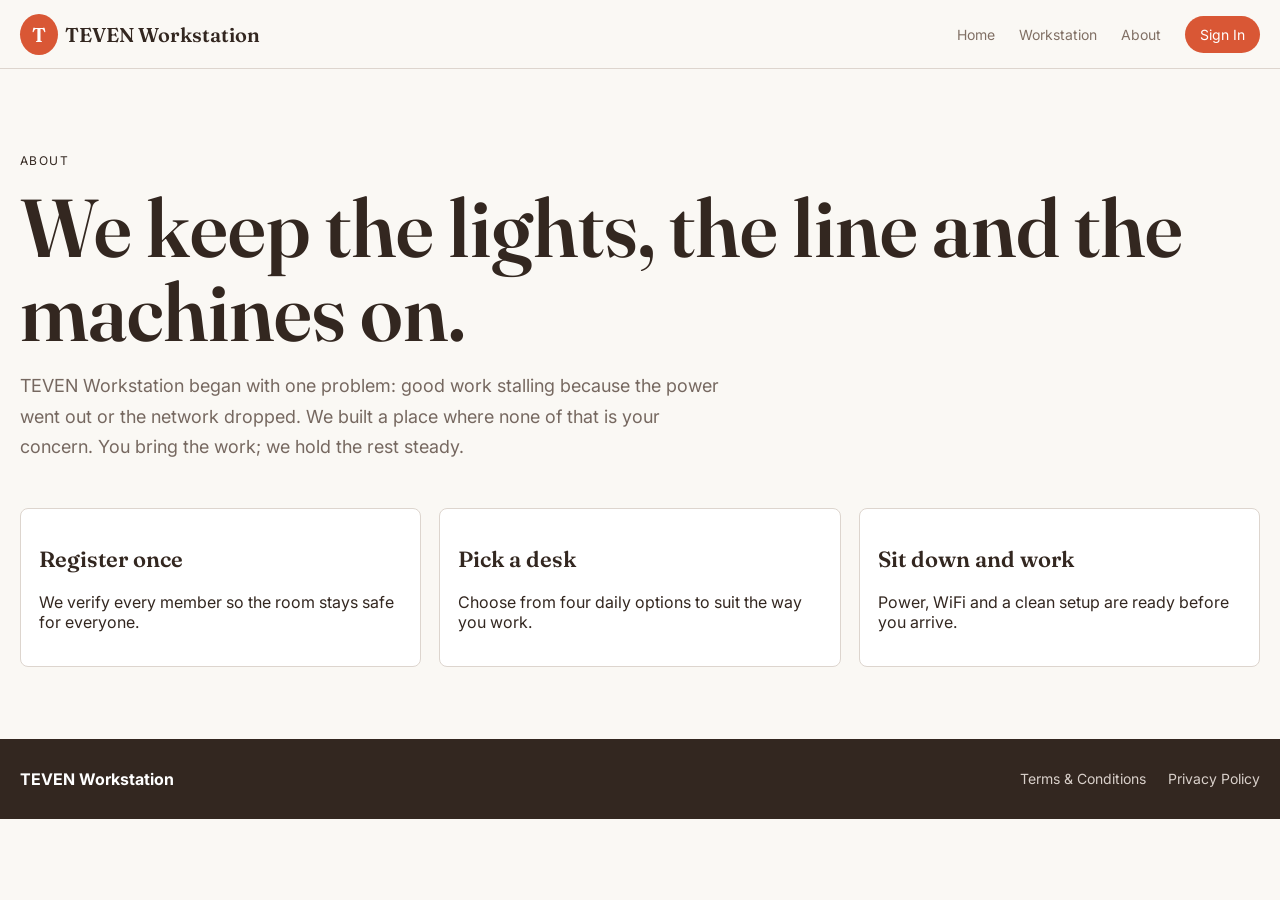
==== about.html @ 73969f21 "Teven Workstation" ====
<!doctype html>
<html lang="en">
  <head>
    <meta charset="utf-8" />
    <meta name="viewport" content="width=device-width,initial-scale=1" />
    <title>About — TEVEN Workstation</title>
    <link rel="stylesheet" href="styles.css" />
  </head>
  <body>
    <header class="header">
      <nav class="nav wrap">
        <a class="brand" href="index.html"><span class="logo">T</span>TEVEN Workstation</a
        ><button class="menu" aria-label="Open menu" aria-expanded="false">
          ☰
        </button>
        <div class="links">
          <a href="index.html">Home</a>
          <a href="workstation.html">Workstation</a>
          <a href="about.html">About</a>
          <a href="index.html#user-details" id="sign-btn">Sign In</a>
        </div>
      </nav>
    </header>
    <main class="page wrap">
      <p class="eyebrow">About</p>
      <h1 class="page-title">
        We keep the lights, the line and the machines on.
      </h1>
      <p class="intro">
        TEVEN Workstation began with one problem: good work stalling because the
        power went out or the network dropped. We built a place where none of
        that is your concern. You bring the work; we hold the rest steady.
      </p>
      <div class="steps">
        <article class="card">
          <h2>Register once</h2>
          <p>We verify every member so the room stays safe for everyone.</p>
        </article>
        <article class="card">
          <h2>Pick a desk</h2>
          <p>Choose from four daily options to suit the way you work.</p>
        </article>
        <article class="card">
          <h2>Sit down and work</h2>
          <p>Power, WiFi and a clean setup are ready before you arrive.</p>
        </article>
      </div>
    </main>
    <footer class="footer">
      <div class="footer-inner wrap">
        <strong>TEVEN Workstation</strong>
        <div class="footer-links">
          <a href="terms.html">Terms &amp; Conditions</a
          ><a href="privacy.html">Privacy Policy</a>
        </div>
      </div>
    </footer>
    <script src="script.js"></script>
  </body>
</html>
---- styles.css ----
@import url("https://fonts.googleapis.com/css2?family=Fraunces:wght@600&family=Inter:wght@400;500;600;700&display=swap");
:root {
  --paper: #faf8f4;
  --soft: #f0ebe4;
  --ink: #332720;
  --muted: #766860;
  --accent: #d95735;
  --line: #ddd5ce;
  --muted-clay: #817065;
  --radius: 1rem;
}
* {
  box-sizing: border-box;
}
html {
  scroll-behavior: smooth;
}
body {
  margin: 0;
  background: var(--paper);
  color: var(--ink);
  font-family: Inter, sans-serif;
}
a {
  color: inherit;
  text-decoration: none;
}
.wrap {
  width: min(1400px, calc(100% - 40px));
  margin: auto;
}
.header {
  position: sticky;
  top: 0;
  z-index: 10;
  background: rgba(250, 248, 244, 0.95);
  border-bottom: 1px solid var(--line);
  backdrop-filter: blur(10px);
}
.nav {
  height: 68px;
  display: flex;
  align-items: center;
  justify-content: space-between;
  gap: 28px;
}
.brand {
  display: flex;
  align-items: center;
  font:
    600 20px Fraunces,
    serif;
  margin-right: auto;
  gap: 7px;
}
.brand .logo{
  background-color: #d95735;
  color: #fff;
  padding: 8px 12px;
  border-radius: 50%;
}
.links {
  display: flex;
  gap: 24px;
  font-size: 14px;
  align-items: center;
  color: var(--muted-clay);
}
.links a:hover, .links a:active{
  color: #000;
}
#sign-btn{
  background-color: #d95735;
  color: #fff;
  padding: 10px 15px;
  border-radius: 20px;
}
.hero {
  min-height: calc(100vh - 68px);
  display: flex;
  align-items: center;
  color: white;
  background:
    linear-gradient(90deg, rgba(30, 21, 17, 0.88), rgba(30, 21, 17, 0.2)),
    url("assets/auth-workspace.jpg") center/cover;
}
.hero-copy {
  padding: 60px 0;
  max-width: 690px;
}
.eyebrow {
  text-transform: uppercase;
  font-size: 12px;
  letter-spacing: 0.12em;
}
.hero h1,
.page-title {
  font:
    600 clamp(48px, 8vw, 82px)/1.02 Fraunces,
    serif;
  margin: 18px 0;
}
.hero h2 {
  font:
    600 28px Fraunces,
    serif;
  margin: 28px 0 12px;
}
.benefits {
  display: grid;
  grid-template-columns: repeat(2, minmax(0, 1fr));
  gap: 12px 36px;
  padding: 0;
  list-style: none;
}
.benefits li:before {
  content: "•";
  color: var(--accent);
  margin-right: 10px;
}
.hours {
  border-left: 3px solid var(--accent);
  padding-left: 16px;
  margin-top: 28px;
  font-weight: 600;
  line-height: 1.6;
}
.page {
  padding: 72px 0;
}
.intro {
  max-width: 700px;
  color: var(--muted);
  font-size: 18px;
  line-height: 1.7;
}
.grid {
  display: grid;
  grid-template-columns: repeat(4, 1fr);
  gap: 18px;
  margin-top: 40px;
}
.card {
  background: white;
  border: 1px solid var(--line);
  padding: 18px;
  border-radius: 8px;
}
.card img {
  width: 100%;
  aspect-ratio: 3/2;
  object-fit: cover;
  border-radius: 6px;
}
.card h2 {
  font:
    600 22px Fraunces,
    serif;
}
.price {
  font:
    600 29px Fraunces,
    serif;
}
.card ul {
  padding-left: 18px;
  color: var(--muted);
  font-size: 14px;
  line-height: 1.7;
}
.steps {
  display: grid;
  grid-template-columns: repeat(3, 1fr);
  gap: 18px;
  margin-top: 45px;
}
#user-details{
  width: min(500px, calc(100% - 70px));
  margin: 70px auto;
}
.brand-transform{
  display: block;
  text-transform: uppercase;
  color: var(--muted-clay);
  font-size: 14px;
}
#user-details h2{
      font: 300 clamp(48px, 8vw, 45px) / 1.02 Fraunces, serif;
}
.info{
  color: var(--muted-clay);
}
.signs{
  width: 100%;
  display: flex;
  background-color: var(--line);
  border-radius: calc(var(--radius) + 8px);
}
.signs button{
  width: 50%;
  padding: 15px;
  background-color: inherit;
  margin: 5px;
  outline: none;
  border: none;
  font-size: 14px;
  font-weight: 600;
  color: var(--muted-clay);
  opacity: 1;
  border-radius: calc(var(--radius) + 4px);
}
.signs button:first-child{
  background-color: var(--ink);
  color: var(--paper);
}
.footer {
  background: var(--ink);
  color: white;
  padding: 30px 0;
}
.footer-inner {
  display: flex;
  align-items: center;
  gap: 28px;
}
.footer-inner span{
  color: #d9d0ca;
}
.footer-links {
  margin-left: auto;
  display: flex;
  gap: 22px;
  color: #d9d0ca;
  font-size: 14px;
}
.legal {
  max-width: 760px;
}
.legal section {
  margin: 32px 0;
}
.legal h2 {
  font:
    600 26px Fraunces,
    serif;
}
.legal p {
  color: var(--muted);
  line-height: 1.8;
}

.legal li{
    list-style-type: none;
}

.data-collected li{
    list-style-type: upper-alpha;
}
.menu {
  display: none;
  background: none;
  border: 0;
  font-size: 26px;
  color: var(--ink);
}
@media (max-width: 800px) {
  .grid {
    grid-template-columns: repeat(2, 1fr);
  }
  .steps {
    grid-template-columns: 1fr;
  }
  .menu {
    display: block;
  }
  .links {
    display: none;
    position: absolute;
    top: 68px;
    left: 0;
    right: 0;
    padding: 18px 20px;
    background: var(--paper);
    border-bottom: 1px solid var(--line);
    flex-direction: column;
  }
  .links.open {
    display: flex;
  }
  .benefits {
    grid-template-columns: 1fr;
  }
  .footer-inner {
    align-items: flex-start;
    flex-direction: column;
  }
  .footer-links {
    margin-left: 0;
  }
}
@media (max-width: 520px) {
  .grid {
    grid-template-columns: 1fr;
  }
  .hero {
    min-height: 720px;
  }
  .page-title {
    font-size: 46px;
  }
}
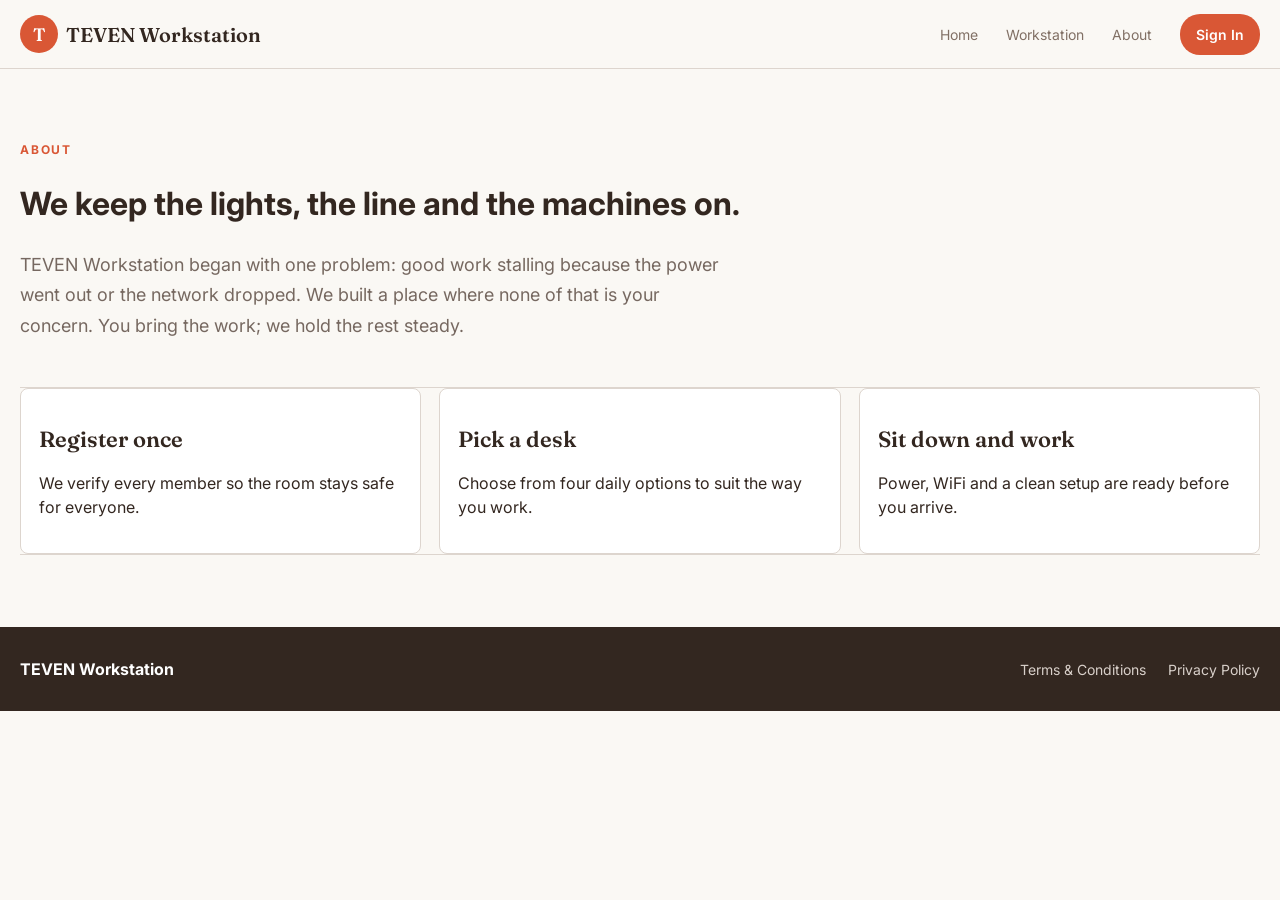
==== commit 6ac9420b: "Registration form added" ====
--- a/about.html
+++ b/about.html
@@ -5,6 +5,7 @@
     <meta name="viewport" content="width=device-width,initial-scale=1" />
     <title>About — TEVEN Workstation</title>
     <link rel="stylesheet" href="styles.css" />
+    <link rel="stylesheet" href="workstation.css">
   </head>
   <body>
     <header class="header">
@@ -17,7 +18,7 @@
           <a href="index.html">Home</a>
           <a href="workstation.html">Workstation</a>
           <a href="about.html">About</a>
-          <a href="index.html#user-details" id="sign-btn">Sign In</a>
+          <a href="auth.html" id="sign-btn">Sign In</a>
         </div>
       </nav>
     </header>
--- a/styles.css
+++ b/styles.css
@@ -1,238 +1,871 @@
-@import url("https://fonts.googleapis.com/css2?family=Fraunces:wght@600&family=Inter:wght@400;500;600;700&display=swap");
+@import url("https://fonts.googleapis.com/css2?family=Fraunces:wght@500;600&family=Inter:wght@400;500;600;700&display=swap");
+
+/* ========================================
+   DESIGN SYSTEM
+======================================== */
+
 :root {
   --paper: #faf8f4;
+  --surface: #fffdf9;
   --soft: #f0ebe4;
+
   --ink: #332720;
   --muted: #766860;
+  --muted-clay: #817065;
+
   --accent: #d95735;
+  --accent-dark: #b94325;
+
   --line: #ddd5ce;
-  --muted-clay: #817065;
+
   --radius: 1rem;
 }
+
+/* ========================================
+   RESET
+======================================== */
+
 * {
   box-sizing: border-box;
 }
+
 html {
   scroll-behavior: smooth;
 }
+
 body {
   margin: 0;
+
   background: var(--paper);
   color: var(--ink);
+
   font-family: Inter, sans-serif;
-}
+  line-height: 1.5;
+}
+
+img {
+  max-width: 100%;
+  display: block;
+}
+
+button,
+input {
+  font: inherit;
+}
+
 a {
   color: inherit;
   text-decoration: none;
 }
+
+/* ========================================
+   GENERAL
+======================================== */
+
 .wrap {
   width: min(1400px, calc(100% - 40px));
-  margin: auto;
-}
+  margin-inline: auto;
+}
+
+.eyebrow {
+  margin: 0 0 12px;
+
+  color: var(--accent);
+
+  font-size: 12px;
+  font-weight: 700;
+
+  letter-spacing: 0.15em;
+  text-transform: uppercase;
+}
+
+/* ========================================
+   HEADER
+======================================== */
+
 .header {
   position: sticky;
   top: 0;
-  z-index: 10;
+  z-index: 100;
+
   background: rgba(250, 248, 244, 0.95);
+
   border-bottom: 1px solid var(--line);
+
   backdrop-filter: blur(10px);
 }
+
 .nav {
-  height: 68px;
+  min-height: 68px;
+
   display: flex;
   align-items: center;
   justify-content: space-between;
+
   gap: 28px;
 }
+
+/* Brand */
+
 .brand {
   display: flex;
   align-items: center;
+
+  gap: 8px;
+
   font:
     600 20px Fraunces,
     serif;
-  margin-right: auto;
-  gap: 7px;
-}
-.brand .logo{
-  background-color: #d95735;
-  color: #fff;
-  padding: 8px 12px;
+}
+
+.logo {
+  width: 38px;
+  height: 38px;
+
+  display: grid;
+  place-items: center;
+
+  background: var(--accent);
+  color: white;
+
   border-radius: 50%;
-}
+
+  font:
+    600 18px Fraunces,
+    serif;
+}
+
+/* Navigation */
+
 .links {
-  display: flex;
-  gap: 24px;
-  font-size: 14px;
-  align-items: center;
-  color: var(--muted-clay);
-}
-.links a:hover, .links a:active{
-  color: #000;
-}
-#sign-btn{
-  background-color: #d95735;
-  color: #fff;
-  padding: 10px 15px;
-  border-radius: 20px;
-}
-.hero {
-  min-height: calc(100vh - 68px);
-  display: flex;
-  align-items: center;
-  color: white;
-  background:
-    linear-gradient(90deg, rgba(30, 21, 17, 0.88), rgba(30, 21, 17, 0.2)),
-    url("assets/auth-workspace.jpg") center/cover;
-}
-.hero-copy {
-  padding: 60px 0;
-  max-width: 690px;
-}
-.eyebrow {
-  text-transform: uppercase;
-  font-size: 12px;
-  letter-spacing: 0.12em;
-}
-.hero h1,
-.page-title {
-  font:
-    600 clamp(48px, 8vw, 82px)/1.02 Fraunces,
-    serif;
-  margin: 18px 0;
-}
-.hero h2 {
-  font:
-    600 28px Fraunces,
-    serif;
-  margin: 28px 0 12px;
-}
-.benefits {
-  display: grid;
-  grid-template-columns: repeat(2, minmax(0, 1fr));
-  gap: 12px 36px;
-  padding: 0;
-  list-style: none;
-}
-.benefits li:before {
-  content: "•";
-  color: var(--accent);
-  margin-right: 10px;
-}
-.hours {
-  border-left: 3px solid var(--accent);
-  padding-left: 16px;
-  margin-top: 28px;
-  font-weight: 600;
-  line-height: 1.6;
-}
-.page {
-  padding: 72px 0;
-}
-.intro {
-  max-width: 700px;
-  color: var(--muted);
-  font-size: 18px;
-  line-height: 1.7;
-}
-.grid {
-  display: grid;
-  grid-template-columns: repeat(4, 1fr);
-  gap: 18px;
-  margin-top: 40px;
-}
-.card {
-  background: white;
-  border: 1px solid var(--line);
-  padding: 18px;
-  border-radius: 8px;
-}
-.card img {
-  width: 100%;
-  aspect-ratio: 3/2;
-  object-fit: cover;
-  border-radius: 6px;
-}
-.card h2 {
-  font:
-    600 22px Fraunces,
-    serif;
-}
-.price {
-  font:
-    600 29px Fraunces,
-    serif;
-}
-.card ul {
-  padding-left: 18px;
-  color: var(--muted);
-  font-size: 14px;
-  line-height: 1.7;
-}
-.steps {
-  display: grid;
-  grid-template-columns: repeat(3, 1fr);
-  gap: 18px;
-  margin-top: 45px;
-}
-#user-details{
-  width: min(500px, calc(100% - 70px));
-  margin: 70px auto;
-}
-.brand-transform{
-  display: block;
-  text-transform: uppercase;
-  color: var(--muted-clay);
-  font-size: 14px;
-}
-#user-details h2{
-      font: 300 clamp(48px, 8vw, 45px) / 1.02 Fraunces, serif;
-}
-.info{
-  color: var(--muted-clay);
-}
-.signs{
-  width: 100%;
-  display: flex;
-  background-color: var(--line);
-  border-radius: calc(var(--radius) + 8px);
-}
-.signs button{
-  width: 50%;
-  padding: 15px;
-  background-color: inherit;
-  margin: 5px;
-  outline: none;
-  border: none;
-  font-size: 14px;
-  font-weight: 600;
-  color: var(--muted-clay);
-  opacity: 1;
-  border-radius: calc(var(--radius) + 4px);
-}
-.signs button:first-child{
-  background-color: var(--ink);
-  color: var(--paper);
-}
-.footer {
-  background: var(--ink);
-  color: white;
-  padding: 30px 0;
-}
-.footer-inner {
   display: flex;
   align-items: center;
   gap: 28px;
-}
-.footer-inner span{
+
+  color: var(--muted-clay);
+
+  font-size: 14px;
+}
+
+.links a {
+  transition: color 0.2s ease;
+}
+
+.links a:hover {
+  color: var(--ink);
+}
+
+/* Sign in */
+
+#sign-btn {
+  padding: 10px 16px;
+
+  background: var(--accent);
+  color: white;
+
+  border-radius: 20px;
+
+  font-weight: 600;
+
+  transition:
+    background-color 0.2s ease,
+    transform 0.2s ease;
+}
+
+#sign-btn:hover {
+  background: var(--accent-dark);
+  color: white;
+  transform: translateY(-1px);
+}
+
+/* Mobile menu */
+
+.menu {
+  display: none;
+
+  padding: 5px;
+
+  background: transparent;
+  border: 0;
+
+  color: var(--ink);
+
+  font-size: 26px;
+
+  cursor: pointer;
+}
+
+/* ========================================
+   HERO
+======================================== */
+
+.hero {
+  min-height: calc(100vh - 68px);
+
+  display: flex;
+  align-items: center;
+
+  color: white;
+
+  background:
+    linear-gradient(90deg, rgba(30, 21, 17, 0.88), rgba(30, 21, 17, 0.2)),
+    url("assets/auth-workspace.jpg") center / cover;
+}
+
+.hero-copy {
+  max-width: 690px;
+  padding: 60px 0;
+}
+
+.hero-eyebrow {
+  color: #f5e9df;
+}
+
+.hero h1 {
+  max-width: 760px;
+
+  margin: 18px 0;
+
+  font:
+    600 clamp(48px, 8vw, 82px) / 1.02 Fraunces,
+    serif;
+
+  letter-spacing: -0.02em;
+}
+
+/* Opening hours */
+
+.hours {
+  margin: 28px 0 0;
+
+  padding-left: 16px;
+
+  border-left: 3px solid var(--accent);
+
+  font-weight: 600;
+  line-height: 1.6;
+}
+
+/* Hero buttons */
+
+.actions {
+  display: flex;
+  flex-wrap: wrap;
+
+  gap: 14px;
+
+  margin-top: 32px;
+}
+
+/* ========================================
+   BUTTONS
+======================================== */
+
+.btn,
+.btn-outline {
+  display: inline-flex;
+  align-items: center;
+  justify-content: center;
+
+  padding: 13px 21px;
+
+  border-radius: 6px;
+
+  font-size: 14px;
+  font-weight: 600;
+
+  cursor: pointer;
+
+  transition:
+    background-color 0.2s ease,
+    color 0.2s ease,
+    border-color 0.2s ease,
+    transform 0.2s ease;
+}
+
+/* Primary */
+
+.btn {
+  background: var(--accent);
+  color: white;
+
+  border: 1px solid var(--accent);
+}
+
+.btn:hover {
+  background: var(--accent-dark);
+  border-color: var(--accent-dark);
+
+  transform: translateY(-2px);
+}
+
+/* Outline */
+
+.btn-outline {
+  background: transparent;
+
+  color: var(--accent);
+
+  border: 1px solid var(--accent);
+}
+
+.btn-outline:hover {
+  background: var(--accent);
+  color: white;
+
+  transform: translateY(-2px);
+}
+
+/* ========================================
+   SECTION HEADINGS
+======================================== */
+
+.section-heading {
+  margin-bottom: 55px;
+}
+
+.section-heading h2 {
+  max-width: 800px;
+
+  margin: 0;
+
+  color: var(--ink);
+
+  font:
+    600 clamp(3.5rem, 6vw, 5.5rem) / 0.95 Fraunces,
+    serif;
+
+  letter-spacing: -0.025em;
+}
+
+/* ========================================
+   WHY TEVEN
+======================================== */
+
+.why-teven {
+  padding: 110px 0 120px;
+}
+
+/* Feature grid */
+
+.feature-grid {
+  display: grid;
+
+  grid-template-columns: repeat(6, 1fr);
+
+  gap: 16px;
+}
+
+/* Feature cards */
+
+.feature-card {
+  position: relative;
+
+  min-height: 230px;
+
+  padding: 30px;
+
+  background: var(--surface);
+
+  border: 1px solid var(--line);
+  border-radius: 8px;
+
+  display: flex;
+  flex-direction: column;
+  justify-content: flex-end;
+
+  transition:
+    transform 0.25s ease,
+    box-shadow 0.25s ease,
+    border-color 0.25s ease;
+}
+
+/* First row */
+
+.feature-card:nth-child(1),
+.feature-card:nth-child(2) {
+  grid-column: span 3;
+}
+
+/* Second row */
+
+.feature-card:nth-child(3),
+.feature-card:nth-child(4),
+.feature-card:nth-child(5) {
+  grid-column: span 2;
+}
+
+/* Hover */
+
+.feature-card:hover {
+  transform: translateY(-5px);
+
+  border-color: #cfc3ba;
+
+  box-shadow: 0 14px 30px rgba(51, 39, 32, 0.07);
+}
+
+/* Feature icon */
+
+.feature-icon {
+  position: absolute;
+
+  top: 28px;
+  left: 30px;
+
+  width: 44px;
+  height: 44px;
+
+  display: grid;
+  place-items: center;
+
+  background: var(--soft);
+
+  border-radius: 50%;
+
+  font-size: 20px;
+}
+
+/* Feature title */
+
+.feature-card h3 {
+  margin: 0 0 8px;
+
+  color: var(--ink);
+
+  font-size: 20px;
+  line-height: 1.2;
+}
+
+/* Feature description */
+
+.feature-card p {
+  max-width: 430px;
+
+  margin: 0;
+
+  color: var(--muted);
+
+  font-size: 14px;
+  line-height: 1.65;
+}
+
+/* ========================================
+   HOW IT WORKS
+======================================== */
+
+.how-it-works {
+  padding: 100px 0 130px;
+}
+
+/* Process */
+
+.steps {
+  display: grid;
+
+  grid-template-columns: repeat(3, 1fr);
+
+  border-top: 1px solid var(--line);
+  border-bottom: 1px solid var(--line);
+}
+
+/* Individual step */
+
+.step {
+  min-height: 210px;
+
+  padding: 32px 35px 40px 0;
+}
+
+/* Divider */
+
+.step + .step {
+  padding-left: 35px;
+
+  border-left: 1px solid var(--line);
+}
+
+/* Number */
+
+.step-number {
+  display: block;
+
+  margin-bottom: 35px;
+
+  color: var(--accent);
+
+  font:
+    600 42px / 1 Fraunces,
+    serif;
+}
+
+/* Step heading */
+
+.step h3 {
+  margin: 0 0 10px;
+
+  color: var(--ink);
+
+  font:
+    600 30px / 1.1 Fraunces,
+    serif;
+}
+
+/* Step paragraph */
+
+.step p {
+  max-width: 300px;
+
+  margin: 0;
+
+  color: var(--muted);
+
+  font-size: 14px;
+  line-height: 1.7;
+}
+
+/* ========================================
+   LOCATION
+======================================== */
+
+.location-section {
+  padding: 100px 0;
+
+  display: grid;
+
+  grid-template-columns: 0.9fr 1.1fr;
+
+  gap: 70px;
+
+  align-items: center;
+}
+
+/* Location title */
+
+.location-section .page-title {
+  margin: 15px 0 45px;
+
+  color: var(--ink);
+
+  font:
+    600 clamp(48px, 6vw, 72px) / 0.98 Fraunces,
+    serif;
+
+  letter-spacing: -0.02em;
+}
+
+/* Location details */
+
+.location-details {
+  display: grid;
+  gap: 28px;
+}
+
+.location-detail span {
+  color: var(--accent);
+
+  font-size: 11px;
+  font-weight: 700;
+
+  letter-spacing: 0.12em;
+}
+
+.location-detail p {
+  margin: 7px 0 0;
+
+  color: var(--muted);
+
+  line-height: 1.6;
+}
+
+/* Map */
+
+.map {
+  min-height: 420px;
+
+  display: grid;
+  place-items: center;
+
+  background: var(--soft);
+
+  border: 1px solid var(--line);
+
+  border-radius: 8px;
+
+  color: var(--muted);
+
+  font-size: 14px;
+
+  overflow: hidden;
+}
+
+#cta {
+  margin-top: 30px;
+
+  padding: 120px 0;
+
+  background: var(--ink);
+
+  color: var(--paper);
+}
+
+.cta-inner {
+  max-width: 900px;
+
+  text-align: center;
+}
+
+.cta-inner .eyebrow {
+  color: var(--accent);
+}
+
+.cta-inner h2 {
+  margin: 15px 0 25px;
+
+  font:
+    600 clamp(48px, 7vw, 82px) / 0.95 Fraunces,
+    serif;
+
+  letter-spacing: -0.025em;
+}
+
+.cta-description {
+  max-width: 520px;
+
+  margin: 0 auto 35px;
+
   color: #d9d0ca;
-}
-.footer-links {
-  margin-left: auto;
+
+  line-height: 1.7;
+}
+
+#user-details {
+  width: min(500px, calc(100% - 40px));
+
+  margin: 100px auto;
+}
+
+/* Auth brand */
+
+.auth-brand {
+  margin-bottom: 30px;
+}
+
+.brand-transform {
+  display: block;
+
+  margin-top: 1px;
+
+  color: var(--muted-clay);
+
+  font-family: Inter, sans-serif;
+  font-size: 12px;
+  font-weight: 600;
+
+  text-transform: uppercase;
+  letter-spacing: 0.08em;
+}
+
+/* Auth heading */
+
+#user-details h2 {
+  margin: 0 0 20px;
+
+  color: var(--ink);
+
+  font:
+    500 clamp(42px, 7vw, 58px) / 1.02 Fraunces,
+    serif;
+
+  letter-spacing: -0.02em;
+}
+
+/* Supporting text */
+
+.info {
+  margin: 0;
+
+  color: var(--muted);
+
+  line-height: 1.7;
+}
+
+/* Sign in / Register toggle */
+
+.signs {
+  width: 100%;
+
   display: flex;
-  gap: 22px;
-  color: #d9d0ca;
+
+  margin-top: 30px;
+  padding: 5px;
+
+  background: var(--soft);
+
+  border-radius: calc(var(--radius) + 8px);
+}
+
+.signs button {
+  width: 50%;
+
+  padding: 13px;
+
+  margin: 0;
+
+  background: transparent;
+
+  color: var(--muted-clay);
+
+  border: none;
+
+  border-radius: calc(var(--radius) + 4px);
+
   font-size: 14px;
-}
+  font-weight: 600;
+
+  cursor: pointer;
+
+  transition:
+    background-color 0.2s ease,
+    color 0.2s ease;
+}
+
+.signs button:hover {
+  color: var(--ink);
+}
+
+.signs button.active {
+  background: var(--ink);
+  color: var(--paper);
+}
+
+/* Auth form container */
+
+.auth-forms {
+  width: 100%;
+
+  margin: 18px 0;
+
+  padding: 24px;
+
+  background: var(--soft);
+
+  border-radius: calc(var(--radius) + 8px);
+}
+
+/* Form heading */
+
+.form-label {
+  margin: 0 0 20px;
+
+  color: var(--muted-clay);
+
+  font-size: 11px;
+  font-weight: 600;
+
+  letter-spacing: 0.15em;
+}
+
+/* Form */
+
+.member-auth form {
+  margin: 0;
+}
+
+/* Labels */
+
+.member-auth label, .user-auth label {
+  display: block;
+
+  margin: 15px 0 7px;
+
+  color: var(--ink);
+
+  font-size: 12px;
+  font-weight: 600;
+}
+
+/* Inputs */
+
+.member-auth input, .user-auth input, .user-auth select {
+  display: block;
+  width: 100%;
+  padding: 14px 15px;
+  background: var(--paper);
+  color: var(--ink);
+  border: 1px solid var(--line);
+  border-radius: calc(var(--radius) + 4px);
+  outline: none;
+  transition:
+    border-color 0.2s ease,
+    box-shadow 0.2s ease;
+}
+
+.member-auth input::placeholder, .user-auth input::placeholder {
+  color: var(--muted-clay);
+}
+
+/* Input focus */
+
+.member-auth input:focus, .user-auth input:focus {
+  border-color: var(--accent);
+
+  box-shadow: 0 0 0 3px rgba(217, 87, 53, 0.15);
+}
+
+.user-auth form > div{
+  display: grid;
+  grid-template-columns: repeat(2, 1fr);
+  gap: 10px;
+}
+
+/* Submit */
+
+.auth-submit {
+  display: block;
+
+  width: 100%;
+
+  margin-top: 22px;
+
+  padding: 14px 15px;
+
+  background: var(--accent);
+
+  color: white;
+
+  border: 1px solid var(--accent);
+
+  border-radius: calc(var(--radius) + 4px);
+
+  font-weight: 700;
+
+  cursor: pointer;
+
+  transition:
+    background-color 0.2s ease,
+    transform 0.2s ease;
+}
+
+.auth-submit:hover {
+  background: var(--accent-dark);
+
+  transform: translateY(-1px);
+}
+
+/* Privacy note */
+
+.privacy-note {
+  margin: 15px 0 0;
+
+  color: var(--muted-clay);
+
+  font-size: 12px;
+
+  text-align: center;
+}
+
+
 .legal {
   max-width: 760px;
 }
@@ -263,49 +896,365 @@
   font-size: 26px;
   color: var(--ink);
 }
+
+.footer {
+  padding: 30px 0;
+
+  background: var(--ink);
+
+  color: white;
+}
+
+.footer-inner {
+  display: flex;
+
+  align-items: center;
+
+  gap: 28px;
+}
+
+/* Footer brand */
+
+.footer-brand {
+  display: flex;
+  align-items: center;
+
+  gap: 20px;
+}
+
+.footer-brand strong {
+  font:
+    600 18px Fraunces,
+    serif;
+}
+
+.footer-brand span {
+  color: #d9d0ca;
+
+  font-size: 14px;
+}
+
+/* Footer links */
+
+.footer-links {
+  display: flex;
+
+  gap: 22px;
+
+  margin-left: auto;
+
+  color: #d9d0ca;
+
+  font-size: 14px;
+}
+
+.footer-links a {
+  transition: color 0.2s ease;
+}
+
+.footer-links a:hover {
+  color: white;
+}
+
+.legal {
+  max-width: 760px;
+}
+
+.legal section {
+  margin: 32px 0;
+}
+
+.legal h2 {
+  color: var(--ink);
+
+  font:
+    600 26px Fraunces,
+    serif;
+}
+
+.legal p {
+  color: var(--muted);
+
+  line-height: 1.8;
+}
+
+.legal li {
+  list-style-type: none;
+}
+
+.data-collected li {
+  list-style-type: upper-alpha;
+}
+
+@media (max-width: 900px) {
+  .feature-grid {
+    grid-template-columns: repeat(2, 1fr);
+  }
+
+  .feature-card:nth-child(n) {
+    grid-column: auto;
+  }
+
+  .feature-card:nth-child(1),
+  .feature-card:nth-child(2) {
+    grid-column: span 1;
+  }
+
+  .feature-card:nth-child(5) {
+    grid-column: span 2;
+  }
+
+  .location-section {
+    grid-template-columns: 1fr;
+
+    gap: 45px;
+  }
+}
+
 @media (max-width: 800px) {
-  .grid {
-    grid-template-columns: repeat(2, 1fr);
-  }
-  .steps {
-    grid-template-columns: 1fr;
-  }
   .menu {
     display: block;
   }
+
   .links {
-    display: none;
     position: absolute;
+
     top: 68px;
     left: 0;
     right: 0;
+
+    display: none;
+
     padding: 18px 20px;
+
     background: var(--paper);
+
     border-bottom: 1px solid var(--line);
+
     flex-direction: column;
-  }
+
+    align-items: stretch;
+
+    gap: 0;
+  }
+
   .links.open {
     display: flex;
   }
-  .benefits {
+
+  .links a {
+    padding: 14px 0;
+
+    border-bottom: 1px solid var(--line);
+  }
+
+  .links a:last-child {
+    border-bottom: 0;
+  }
+
+  #sign-btn {
+    margin-top: 10px;
+
+    padding: 12px;
+
+    text-align: center;
+  }
+}
+
+@media (max-width: 768px) {
+  .wrap {
+    width: min(100% - 40px, 600px);
+  }
+
+  /* Hero */
+
+  .hero {
+    min-height: 720px;
+  }
+
+  .hero-copy {
+    padding: 50px 0;
+  }
+
+  .hero h1 {
+    font-size: clamp(46px, 14vw, 68px);
+  }
+
+  .actions {
+    align-items: stretch;
+
+    flex-direction: column;
+
+    max-width: 280px;
+  }
+
+  .btn,
+  .btn-outline {
+    width: 100%;
+  }
+
+  /* Sections */
+
+  .why-teven,
+  .how-it-works {
+    padding: 75px 0;
+  }
+
+  .section-heading {
+    margin-bottom: 35px;
+  }
+
+  .section-heading h2 {
+    font-size: clamp(48px, 14vw, 68px);
+  }
+
+  /* Features */
+
+  .feature-grid {
     grid-template-columns: 1fr;
-  }
+
+    gap: 12px;
+  }
+
+  .feature-card:nth-child(n) {
+    grid-column: auto;
+  }
+
+  .feature-card {
+    min-height: 200px;
+
+    padding: 25px;
+  }
+
+  .feature-icon {
+    top: 22px;
+    left: 25px;
+  }
+
+  /* Steps */
+
+  .steps {
+    grid-template-columns: 1fr;
+  }
+
+  .step {
+    min-height: auto;
+
+    padding: 30px 0;
+  }
+
+  .step + .step {
+    padding-left: 0;
+
+    border-top: 1px solid var(--line);
+    border-left: none;
+  }
+
+  .step-number {
+    margin-bottom: 25px;
+  }
+
+  /* Location */
+
+  .location-section {
+    padding: 75px 0;
+
+    grid-template-columns: 1fr;
+
+    gap: 40px;
+  }
+
+  .location-section .page-title {
+    margin-bottom: 35px;
+
+    font-size: clamp(46px, 13vw, 64px);
+  }
+
+  .map {
+    min-height: 300px;
+  }
+
+  /* CTA */
+
+  #cta {
+    padding: 90px 0;
+  }
+
+  .cta-inner h2 {
+    font-size: clamp(46px, 13vw, 70px);
+  }
+
+  /* Auth */
+
+  #user-details {
+    width: min(100% - 40px, 500px);
+
+    margin: 80px auto;
+  }
+
+  #user-details h2 {
+    font-size: clamp(42px, 12vw, 58px);
+  }
+
+  /* Footer */
+
   .footer-inner {
     align-items: flex-start;
+
     flex-direction: column;
-  }
+
+    gap: 20px;
+  }
+
+  .footer-brand {
+    align-items: flex-start;
+
+    flex-direction: column;
+
+    gap: 5px;
+  }
+
   .footer-links {
     margin-left: 0;
-  }
-}
+
+    flex-direction: column;
+
+    gap: 10px;
+  }
+}
+
 @media (max-width: 520px) {
-  .grid {
-    grid-template-columns: 1fr;
-  }
+  .wrap {
+    width: calc(100% - 32px);
+  }
+
+  .nav {
+    min-height: 62px;
+  }
+
   .hero {
-    min-height: 720px;
-  }
-  .page-title {
-    font-size: 46px;
-  }
-}
+    min-height: 680px;
+  }
+
+  .hero h1 {
+    font-size: 48px;
+  }
+
+  .hours {
+    padding-left: 12px;
+  }
+
+  .feature-card {
+    min-height: 190px;
+
+    padding: 23px;
+  }
+
+  .step h3 {
+    font-size: 27px;
+  }
+
+  .auth-forms {
+    padding: 20px;
+  }
+}
--- a/workstation.css
+++ b/workstation.css
@@ -0,0 +1,57 @@
+
+.hours {
+  border-left: 3px solid var(--accent);
+  padding-left: 16px;
+  margin-top: 28px;
+  font-weight: 600;
+  line-height: 1.6;
+}
+.page {
+  padding: 72px 0;
+}
+.intro {
+  max-width: 700px;
+  color: var(--muted);
+  font-size: 18px;
+  line-height: 1.7;
+}
+.grid {
+  display: grid;
+  grid-template-columns: repeat(4, 1fr);
+  gap: 18px;
+  margin-top: 40px;
+}
+.card {
+  background: white;
+  border: 1px solid var(--line);
+  padding: 18px;
+  border-radius: 8px;
+}
+.card img {
+  width: 100%;
+  aspect-ratio: 3/2;
+  object-fit: cover;
+  border-radius: 6px;
+}
+.card h2 {
+  font:
+    600 22px Fraunces,
+    serif;
+}
+.price {
+  font:
+    600 29px Fraunces,
+    serif;
+}
+.card ul {
+  padding-left: 18px;
+  color: var(--muted);
+  font-size: 14px;
+  line-height: 1.7;
+}
+.steps {
+  display: grid;
+  grid-template-columns: repeat(3, 1fr);
+  gap: 18px;
+  margin-top: 45px;
+}
